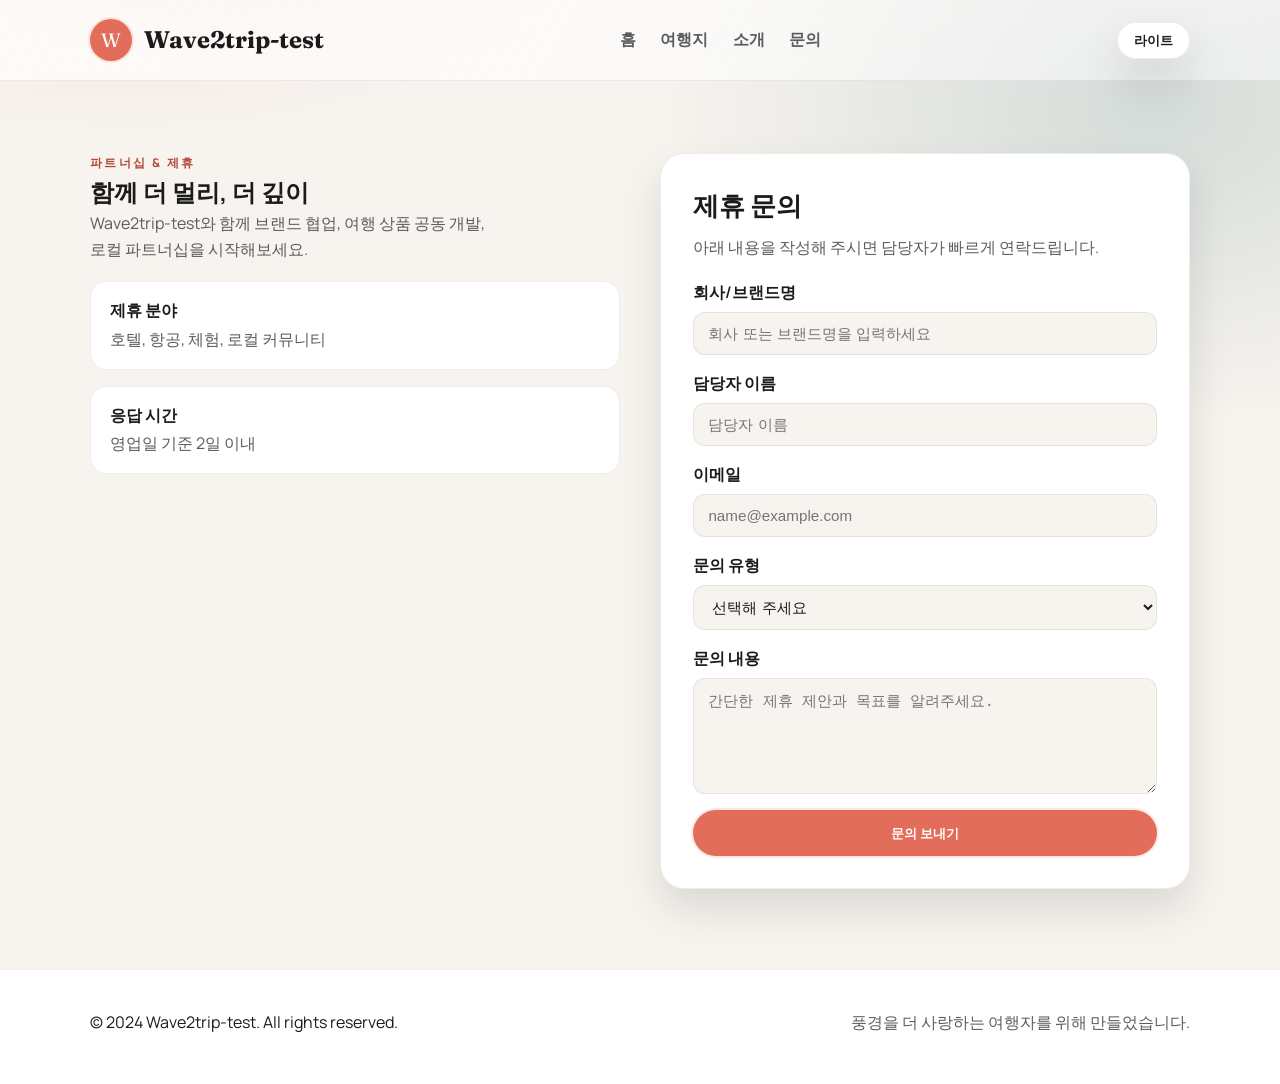
==== contact.html @ e318e7a2 "Add Formspree partnership inquiry page" ====
<!DOCTYPE html>
<html lang="ko">
<head>
    <meta charset="UTF-8">
    <meta name="viewport" content="width=device-width, initial-scale=1.0">
    <title>제휴 문의 | Wave2trip-test</title>
    <link rel="stylesheet" href="style.css">
</head>
<body>
    <header class="site-header">
        <div class="container header-inner">
            <div class="brand">
                <span class="brand-mark">W</span>
                <h1>Wave2trip-test</h1>
            </div>
            <nav class="site-nav">
                <ul>
                    <li><a href="index.html">홈</a></li>
                    <li><a href="index.html#destinations">여행지</a></li>
                    <li><a href="index.html#about">소개</a></li>
                    <li><a href="contact.html">문의</a></li>
                </ul>
            </nav>
            <div class="header-actions">
                <button id="theme-toggle" class="theme-toggle" aria-pressed="false" aria-label="다크 모드 전환">
                    <span class="theme-toggle-label">라이트</span>
                </button>
            </div>
        </div>
    </header>

    <main>
        <section class="contact-hero">
            <div class="container contact-hero-inner">
                <div class="contact-copy">
                    <p class="eyebrow">파트너십 & 제휴</p>
                    <h2>함께 더 멀리, 더 깊이</h2>
                    <p class="hero-subtitle">Wave2trip-test와 함께 브랜드 협업, 여행 상품 공동 개발, 로컬 파트너십을 시작해보세요.</p>
                    <div class="contact-highlights">
                        <div class="highlight">
                            <span class="highlight-title">제휴 분야</span>
                            <span class="highlight-body">호텔, 항공, 체험, 로컬 커뮤니티</span>
                        </div>
                        <div class="highlight">
                            <span class="highlight-title">응답 시간</span>
                            <span class="highlight-body">영업일 기준 2일 이내</span>
                        </div>
                    </div>
                </div>
                <div class="contact-card">
                    <h3>제휴 문의</h3>
                    <p class="card-subtitle">아래 내용을 작성해 주시면 담당자가 빠르게 연락드립니다.</p>
                    <form class="contact-form" action="https://formspree.io/f/mnjbllwz" method="POST">
                        <label>
                            회사/브랜드명
                            <input type="text" name="company" placeholder="회사 또는 브랜드명을 입력하세요" required>
                        </label>
                        <label>
                            담당자 이름
                            <input type="text" name="name" placeholder="담당자 이름" required>
                        </label>
                        <label>
                            이메일
                            <input type="email" name="email" placeholder="name@example.com" required>
                        </label>
                        <label>
                            문의 유형
                            <select name="type" required>
                                <option value="">선택해 주세요</option>
                                <option value="brand">브랜드 협업</option>
                                <option value="product">여행 상품 공동 개발</option>
                                <option value="local">로컬 파트너십</option>
                                <option value="etc">기타</option>
                            </select>
                        </label>
                        <label>
                            문의 내용
                            <textarea name="message" rows="5" placeholder="간단한 제휴 제안과 목표를 알려주세요." required></textarea>
                        </label>
                        <button class="btn-primary" type="submit">문의 보내기</button>
                    </form>
                </div>
            </div>
        </section>
    </main>

    <footer class="site-footer">
        <div class="container footer-inner">
            <p>&copy; 2024 Wave2trip-test. All rights reserved.</p>
            <p class="footer-note">풍경을 더 사랑하는 여행자를 위해 만들었습니다.</p>
        </div>
    </footer>

    <script src="main.js"></script>
</body>
</html>
---- style.css ----
@import url("https://fonts.googleapis.com/css2?family=Fraunces:opsz,wght@9..144,600;9..144,700&family=Manrope:wght@400;500;600&display=swap");

:root {
    color-scheme: light;
    --font-display: "Fraunces", serif;
    --font-body: "Manrope", sans-serif;
    --bg: #f7f3ef;
    --bg-elev: #ffffff;
    --bg-accent: #f2e6d9;
    --text: #1b1b1b;
    --muted: #5c5c5c;
    --accent: #e26d5a;
    --accent-strong: #b14837;
    --border: rgba(27, 27, 27, 0.08);
    --shadow: 0 20px 40px rgba(27, 27, 27, 0.12);
    --glow: 0 0 0 2px rgba(226, 109, 90, 0.15);
}

[data-theme="dark"] {
    color-scheme: dark;
    --bg: #0f1012;
    --bg-elev: #15161a;
    --bg-accent: #1d1f26;
    --text: #f5f4f1;
    --muted: #b3b1ad;
    --accent: #f0a261;
    --accent-strong: #d6793f;
    --border: rgba(245, 244, 241, 0.12);
    --shadow: 0 20px 40px rgba(0, 0, 0, 0.45);
    --glow: 0 0 0 2px rgba(240, 162, 97, 0.18);
}

*,
*::before,
*::after {
    box-sizing: border-box;
    margin: 0;
    padding: 0;
}

body {
    font-family: var(--font-body);
    background:
        radial-gradient(800px 400px at 10% -10%, rgba(226, 109, 90, 0.18), transparent 60%),
        radial-gradient(700px 450px at 90% 10%, rgba(33, 98, 98, 0.16), transparent 70%),
        var(--bg);
    color: var(--text);
    line-height: 1.6;
    min-height: 100vh;
}

img {
    display: block;
    max-width: 100%;
}

button {
    font-family: inherit;
}

.container {
    width: min(1100px, 92vw);
    margin: 0 auto;
}

.site-header {
    position: sticky;
    top: 0;
    backdrop-filter: blur(14px);
    background: linear-gradient(120deg, rgba(255, 255, 255, 0.75), rgba(255, 255, 255, 0.45));
    border-bottom: 1px solid var(--border);
    z-index: 10;
}

[data-theme="dark"] .site-header {
    background: linear-gradient(120deg, rgba(15, 16, 18, 0.85), rgba(21, 22, 26, 0.6));
}

.header-inner {
    display: flex;
    align-items: center;
    justify-content: space-between;
    gap: 2rem;
    padding: 1.2rem 0;
}

.brand {
    display: flex;
    align-items: center;
    gap: 0.75rem;
}

.brand h1 {
    font-family: var(--font-display);
    font-size: 1.5rem;
}

.brand-mark {
    display: inline-grid;
    place-items: center;
    width: 42px;
    height: 42px;
    border-radius: 50%;
    background: var(--accent);
    color: #fff;
    font-family: var(--font-display);
    font-size: 1.2rem;
    box-shadow: var(--glow);
}

.site-nav ul {
    list-style: none;
    display: flex;
    gap: 1.5rem;
}

.site-nav a {
    text-decoration: none;
    color: var(--muted);
    font-weight: 600;
    letter-spacing: 0.01em;
    transition: color 0.2s ease;
}

.site-nav a:hover {
    color: var(--text);
}

.header-actions {
    display: flex;
    align-items: center;
    gap: 1rem;
}

.theme-toggle {
    border: 1px solid var(--border);
    background: var(--bg-elev);
    color: var(--text);
    padding: 0.5rem 1rem;
    border-radius: 999px;
    cursor: pointer;
    box-shadow: var(--shadow);
    font-weight: 600;
    transition: transform 0.2s ease, box-shadow 0.2s ease;
}

.theme-toggle:hover {
    transform: translateY(-2px);
    box-shadow: 0 10px 24px rgba(0, 0, 0, 0.12);
}

.hero {
    padding: 5rem 0 3.5rem;
}

.hero-inner {
    display: grid;
    grid-template-columns: repeat(auto-fit, minmax(260px, 1fr));
    gap: 3rem;
    align-items: center;
}

.hero-copy {
    display: flex;
    flex-direction: column;
    gap: 1.2rem;
    animation: fadeUp 0.9s ease both;
}

.eyebrow {
    text-transform: uppercase;
    letter-spacing: 0.2em;
    font-size: 0.75rem;
    color: var(--accent-strong);
    font-weight: 700;
}

.hero h2 {
    font-family: var(--font-display);
    font-size: clamp(2.5rem, 4vw, 3.6rem);
    line-height: 1.1;
}

.hero-subtitle {
    color: var(--muted);
    max-width: 40ch;
}

.hero-actions {
    display: flex;
    gap: 1rem;
    flex-wrap: wrap;
}

.btn-primary,
.btn-secondary,
.btn-ghost {
    border: none;
    cursor: pointer;
    font-weight: 600;
    padding: 0.85rem 1.6rem;
    border-radius: 999px;
    transition: transform 0.2s ease, box-shadow 0.2s ease;
}

.btn-primary {
    background: var(--accent);
    color: #fff;
    box-shadow: var(--glow);
}

.btn-secondary {
    background: var(--bg);
    border: 1px solid var(--border);
    color: var(--text);
}

.btn-ghost {
    background: transparent;
    border: 1px solid var(--border);
    color: var(--text);
}

.btn-primary:hover,
.btn-secondary:hover,
.btn-ghost:hover {
    transform: translateY(-2px);
    box-shadow: var(--shadow);
}

.hero-stats {
    display: flex;
    gap: 1.5rem;
    flex-wrap: wrap;
}

.stat {
    background: var(--bg-elev);
    border: 1px solid var(--border);
    border-radius: 16px;
    padding: 0.8rem 1rem;
    min-width: 130px;
}

.stat-value {
    display: block;
    font-weight: 700;
    font-size: 1.1rem;
}

.stat-label {
    color: var(--muted);
    font-size: 0.85rem;
}

.hero-card {
    background: linear-gradient(160deg, var(--bg-elev), var(--bg-accent));
    border-radius: 24px;
    padding: 2rem;
    box-shadow: var(--shadow);
    border: 1px solid var(--border);
    display: flex;
    flex-direction: column;
    gap: 1rem;
    animation: floatIn 1s ease both;
}

.card-title {
    text-transform: uppercase;
    letter-spacing: 0.18em;
    font-size: 0.7rem;
    color: var(--muted);
}

.card-subtitle {
    color: var(--muted);
}

.card-meta {
    display: flex;
    gap: 1rem;
    color: var(--muted);
    font-size: 0.9rem;
}

.featured-destinations {
    padding: 3rem 0 5rem;
}

.section-title {
    display: flex;
    flex-direction: column;
    gap: 0.75rem;
    margin-bottom: 2rem;
}

.section-title h2 {
    font-family: var(--font-display);
    font-size: clamp(2rem, 3.5vw, 2.6rem);
}

.section-title p {
    color: var(--muted);
    max-width: 56ch;
}

.cards {
    display: grid;
    grid-template-columns: repeat(auto-fit, minmax(240px, 1fr));
    gap: 1.6rem;
}

.destination-card {
    background: var(--bg-elev);
    border-radius: 22px;
    overflow: hidden;
    border: 1px solid var(--border);
    box-shadow: var(--shadow);
    display: flex;
    flex-direction: column;
    transition: transform 0.2s ease, box-shadow 0.2s ease;
}

.destination-card:hover {
    transform: translateY(-6px);
    box-shadow: 0 24px 48px rgba(0, 0, 0, 0.18);
}

.destination-card img {
    height: 190px;
    object-fit: cover;
}

.card-body {
    padding: 1.4rem;
    display: flex;
    flex-direction: column;
    gap: 0.75rem;
}

.chip-row {
    display: flex;
    gap: 0.5rem;
    flex-wrap: wrap;
}

.chip {
    background: var(--bg-accent);
    color: var(--text);
    padding: 0.3rem 0.7rem;
    border-radius: 999px;
    font-size: 0.75rem;
    font-weight: 600;
}

.site-footer {
    padding: 2.5rem 0 3rem;
    border-top: 1px solid var(--border);
    background: var(--bg-elev);
}

.footer-inner {
    display: flex;
    align-items: center;
    justify-content: space-between;
    gap: 1rem;
    flex-wrap: wrap;
}

.footer-note {
    color: var(--muted);
}

.about-section {
    padding: 3rem 0 5rem;
}

.about-inner {
    display: grid;
    grid-template-columns: repeat(auto-fit, minmax(260px, 1fr));
    gap: 2rem;
    align-items: start;
}

.about-cards {
    display: grid;
    gap: 1rem;
}

.about-card {
    background: var(--bg-elev);
    border: 1px solid var(--border);
    border-radius: 18px;
    padding: 1.2rem 1.4rem;
    box-shadow: var(--shadow);
}

.about-card h3 {
    font-size: 1.05rem;
    margin-bottom: 0.4rem;
}

.contact-hero {
    padding: 4.5rem 0 5rem;
}

.contact-hero-inner {
    display: grid;
    grid-template-columns: repeat(auto-fit, minmax(260px, 1fr));
    gap: 2.5rem;
    align-items: start;
}

.contact-highlights {
    display: grid;
    gap: 1rem;
    margin-top: 1.2rem;
}

.highlight {
    background: var(--bg-elev);
    border-radius: 16px;
    padding: 1rem 1.2rem;
    border: 1px solid var(--border);
}

.highlight-title {
    display: block;
    font-weight: 700;
    margin-bottom: 0.2rem;
}

.highlight-body {
    color: var(--muted);
}

.contact-card {
    background: var(--bg-elev);
    border-radius: 24px;
    padding: 2rem;
    border: 1px solid var(--border);
    box-shadow: var(--shadow);
}

.contact-card h3 {
    font-family: var(--font-display);
    font-size: 1.6rem;
    margin-bottom: 0.5rem;
}

.contact-form {
    display: grid;
    gap: 1rem;
    margin-top: 1.2rem;
}

.contact-form label {
    display: grid;
    gap: 0.4rem;
    font-weight: 600;
    color: var(--text);
}

.contact-form input,
.contact-form select,
.contact-form textarea {
    background: var(--bg);
    border: 1px solid var(--border);
    border-radius: 12px;
    padding: 0.75rem 0.9rem;
    color: var(--text);
    font-size: 0.95rem;
    transition: border 0.2s ease, box-shadow 0.2s ease;
}

.contact-form input:focus,
.contact-form select:focus,
.contact-form textarea:focus {
    outline: none;
    border-color: var(--accent);
    box-shadow: var(--glow);
}

@keyframes fadeUp {
    from {
        opacity: 0;
        transform: translateY(18px);
    }
    to {
        opacity: 1;
        transform: translateY(0);
    }
}

@keyframes floatIn {
    0% {
        opacity: 0;
        transform: translateY(30px);
    }
    70% {
        opacity: 1;
        transform: translateY(-6px);
    }
    100% {
        opacity: 1;
        transform: translateY(0);
    }
}

@media (max-width: 900px) {
    .site-nav {
        display: none;
    }
    .header-inner {
        justify-content: space-between;
    }
}

@media (max-width: 700px) {
    .hero {
        padding-top: 3.5rem;
    }
    .hero-actions {
        width: 100%;
    }
    .btn-primary,
    .btn-secondary,
    .btn-ghost {
        width: 100%;
    }
    .footer-inner {
        flex-direction: column;
        align-items: flex-start;
    }
}
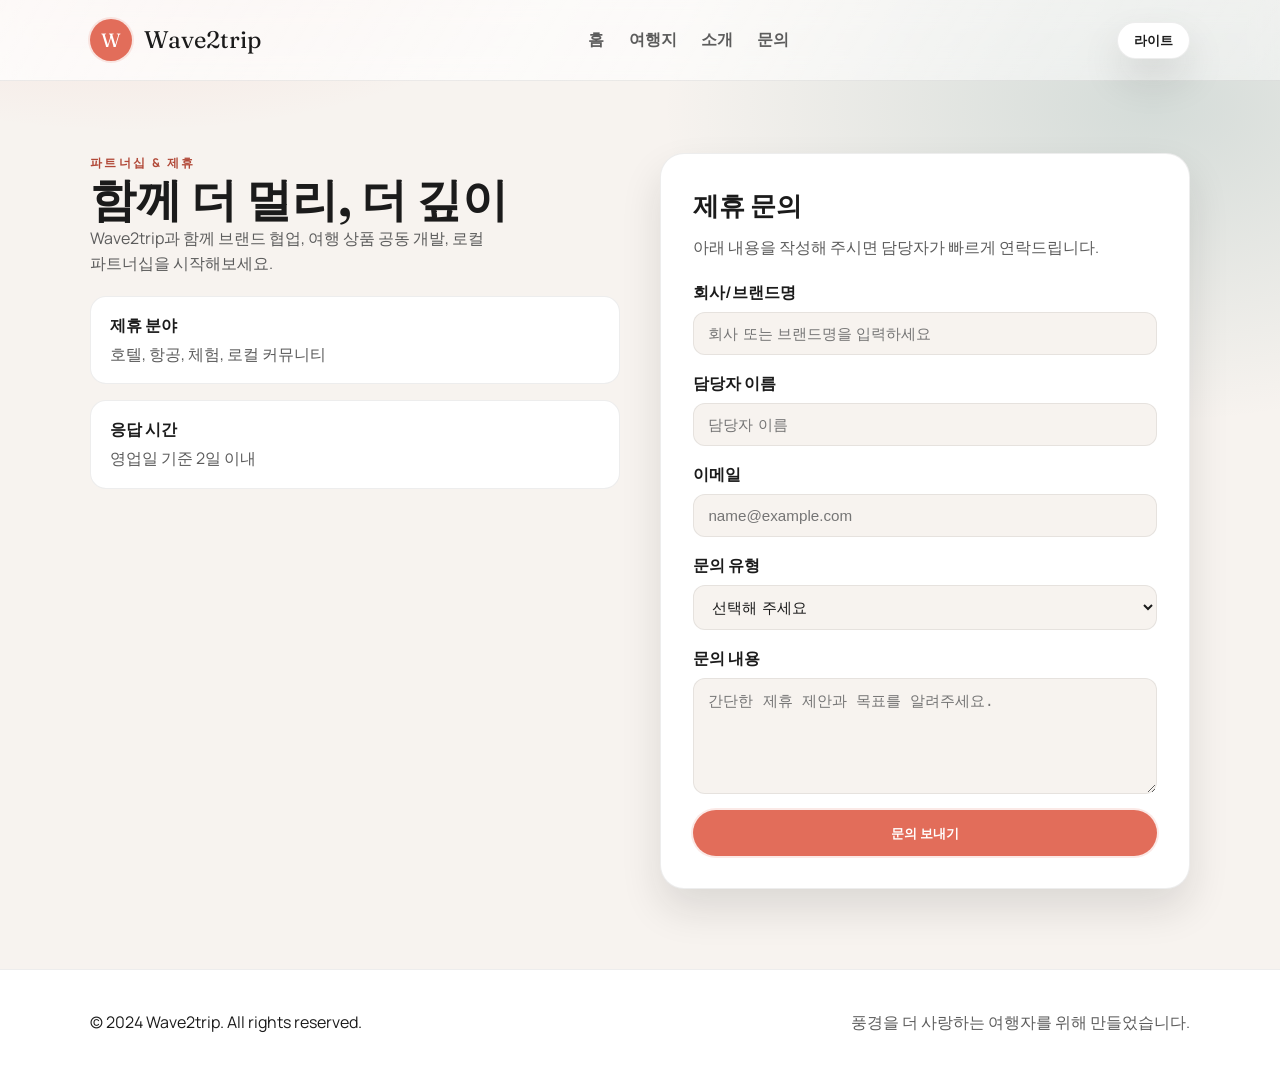
==== commit 0e59fad5: "Add detailed destinations page and SVG assets" ====
--- a/contact.html
+++ b/contact.html
@@ -3,15 +3,56 @@
 <head>
     <meta charset="UTF-8">
     <meta name="viewport" content="width=device-width, initial-scale=1.0">
-    <title>제휴 문의 | Wave2trip-test</title>
+    <title>제휴 문의 | Wave2trip 여행 블로그</title>
+    <meta name="description" content="Wave2trip과 브랜드 협업, 여행 상품 공동 개발, 로컬 파트너십을 위한 제휴 문의 페이지입니다. 2영업일 이내 답변을 드립니다.">
+    <meta name="robots" content="index, follow, max-snippet:-1, max-image-preview:large, max-video-preview:-1">
+    <link rel="canonical" href="https://wave2trip-test.com/contact.html">
+    <meta name="theme-color" content="#f7f3ef">
+    <meta property="og:locale" content="ko_KR">
+    <meta property="og:type" content="website">
+    <meta property="og:title" content="제휴 문의 | Wave2trip 여행 블로그">
+    <meta property="og:description" content="브랜드 협업, 여행 상품 공동 개발, 로컬 파트너십 제휴를 위한 문의 페이지입니다.">
+    <meta property="og:url" content="https://wave2trip-test.com/contact.html">
+    <meta property="og:site_name" content="Wave2trip">
+    <meta property="og:image" content="https://placehold.co/1200x630?text=Wave2trip">
+    <meta name="twitter:card" content="summary_large_image">
+    <meta name="twitter:title" content="제휴 문의 | Wave2trip 여행 블로그">
+    <meta name="twitter:description" content="브랜드 협업, 여행 상품 공동 개발, 로컬 파트너십 제휴 문의.">
+    <meta name="twitter:image" content="https://placehold.co/1200x630?text=Wave2trip">
+    <link rel="preconnect" href="https://fonts.googleapis.com">
+    <link rel="preconnect" href="https://fonts.gstatic.com" crossorigin>
     <link rel="stylesheet" href="style.css">
+    <script type="application/ld+json">
+        {
+            "@context": "https://schema.org",
+            "@graph": [
+                {
+                    "@type": "Organization",
+                    "@id": "https://wave2trip-test.com/#organization",
+                    "name": "Wave2trip",
+                    "url": "https://wave2trip-test.com/"
+                },
+                {
+                    "@type": "ContactPage",
+                    "@id": "https://wave2trip-test.com/contact.html#contact",
+                    "name": "Wave2trip 제휴 문의",
+                    "description": "브랜드 협업, 여행 상품 공동 개발, 로컬 파트너십 제휴 문의 페이지",
+                    "url": "https://wave2trip-test.com/contact.html",
+                    "about": {
+                        "@id": "https://wave2trip-test.com/#organization"
+                    }
+                }
+            ]
+        }
+    </script>
 </head>
-<body>
+<body id="top">
+    <a class="skip-link" href="#main-content">본문 바로가기</a>
     <header class="site-header">
         <div class="container header-inner">
             <div class="brand">
                 <span class="brand-mark">W</span>
-                <h1>Wave2trip-test</h1>
+                <p class="brand-name">Wave2trip</p>
             </div>
             <nav class="site-nav">
                 <ul>
@@ -29,13 +70,13 @@
         </div>
     </header>
 
-    <main>
+    <main id="main-content">
         <section class="contact-hero">
             <div class="container contact-hero-inner">
                 <div class="contact-copy">
                     <p class="eyebrow">파트너십 & 제휴</p>
-                    <h2>함께 더 멀리, 더 깊이</h2>
-                    <p class="hero-subtitle">Wave2trip-test와 함께 브랜드 협업, 여행 상품 공동 개발, 로컬 파트너십을 시작해보세요.</p>
+                    <h1>함께 더 멀리, 더 깊이</h1>
+                    <p class="hero-subtitle">Wave2trip과 함께 브랜드 협업, 여행 상품 공동 개발, 로컬 파트너십을 시작해보세요.</p>
                     <div class="contact-highlights">
                         <div class="highlight">
                             <span class="highlight-title">제휴 분야</span>
@@ -86,7 +127,7 @@
 
     <footer class="site-footer">
         <div class="container footer-inner">
-            <p>&copy; 2024 Wave2trip-test. All rights reserved.</p>
+            <p>&copy; 2024 Wave2trip. All rights reserved.</p>
             <p class="footer-note">풍경을 더 사랑하는 여행자를 위해 만들었습니다.</p>
         </div>
     </footer>
--- a/style.css
+++ b/style.css
@@ -90,7 +90,7 @@
     gap: 0.75rem;
 }
 
-.brand h1 {
+.brand-name {
     font-family: var(--font-display);
     font-size: 1.5rem;
 }
@@ -126,6 +126,24 @@
     color: var(--text);
 }
 
+.skip-link {
+    position: absolute;
+    left: -999px;
+    top: 1rem;
+    background: var(--bg-elev);
+    color: var(--text);
+    padding: 0.6rem 1rem;
+    border-radius: 999px;
+    box-shadow: var(--shadow);
+    border: 1px solid var(--border);
+    font-weight: 600;
+    z-index: 20;
+}
+
+.skip-link:focus {
+    left: 1rem;
+}
+
 .header-actions {
     display: flex;
     align-items: center;
@@ -175,7 +193,7 @@
     font-weight: 700;
 }
 
-.hero h2 {
+.hero h1 {
     font-family: var(--font-display);
     font-size: clamp(2.5rem, 4vw, 3.6rem);
     line-height: 1.1;
@@ -287,6 +305,180 @@
     padding: 3rem 0 5rem;
 }
 
+.destinations-hero {
+    padding: 4.5rem 0 3.5rem;
+}
+
+.destinations-hero-inner {
+    display: grid;
+    grid-template-columns: repeat(auto-fit, minmax(280px, 1fr));
+    gap: 3rem;
+    align-items: start;
+}
+
+.destinations-hero h1 {
+    font-family: var(--font-display);
+    font-size: clamp(2.6rem, 4.5vw, 3.8rem);
+    line-height: 1.1;
+}
+
+.destinations-summary {
+    display: grid;
+    gap: 1.5rem;
+}
+
+.summary-card {
+    background: var(--bg-elev);
+    border-radius: 20px;
+    padding: 1.6rem 1.8rem;
+    border: 1px solid var(--border);
+    box-shadow: var(--shadow);
+}
+
+.summary-card h2 {
+    font-size: 1.2rem;
+    margin-bottom: 0.7rem;
+}
+
+.summary-card ul {
+    display: grid;
+    gap: 0.45rem;
+    padding-left: 1.1rem;
+}
+
+.summary-card .toc {
+    list-style: none;
+    padding: 0;
+    margin: 0;
+}
+
+.summary-card .toc a {
+    text-decoration: none;
+    color: var(--text);
+    font-weight: 600;
+}
+
+.destination-detail {
+    padding: 3.5rem 0;
+}
+
+.detail-header {
+    display: grid;
+    grid-template-columns: repeat(auto-fit, minmax(240px, 1fr));
+    gap: 2rem;
+    align-items: start;
+    margin-bottom: 2rem;
+}
+
+.detail-header h2 {
+    font-family: var(--font-display);
+    font-size: clamp(2rem, 3.5vw, 2.8rem);
+}
+
+.detail-meta {
+    display: grid;
+    gap: 1rem;
+    background: var(--bg-elev);
+    border: 1px solid var(--border);
+    border-radius: 18px;
+    padding: 1.4rem;
+    box-shadow: var(--shadow);
+}
+
+.detail-meta div {
+    display: grid;
+    gap: 0.3rem;
+}
+
+.meta-label {
+    font-size: 0.8rem;
+    letter-spacing: 0.12em;
+    text-transform: uppercase;
+    color: var(--muted);
+    font-weight: 700;
+}
+
+.meta-value {
+    font-weight: 700;
+    font-size: 1rem;
+}
+
+.detail-grid {
+    display: grid;
+    grid-template-columns: repeat(auto-fit, minmax(280px, 1fr));
+    gap: 2rem;
+    align-items: start;
+}
+
+.detail-media img {
+    border-radius: 22px;
+    border: 1px solid var(--border);
+    box-shadow: var(--shadow);
+}
+
+.tag-row {
+    display: flex;
+    flex-wrap: wrap;
+    gap: 0.6rem;
+    margin-top: 1rem;
+}
+
+.detail-content {
+    display: grid;
+    gap: 1.2rem;
+}
+
+.detail-content h3 {
+    font-size: 1.15rem;
+}
+
+.itinerary {
+    display: grid;
+    gap: 0.6rem;
+    padding-left: 1.1rem;
+}
+
+.bullet-list {
+    display: grid;
+    gap: 0.5rem;
+    padding-left: 1.1rem;
+}
+
+.travel-tips {
+    padding: 3rem 0 4rem;
+}
+
+.tips-grid {
+    display: grid;
+    grid-template-columns: repeat(auto-fit, minmax(220px, 1fr));
+    gap: 1.4rem;
+}
+
+.tip-card {
+    background: var(--bg-elev);
+    border: 1px solid var(--border);
+    border-radius: 18px;
+    padding: 1.3rem 1.4rem;
+    box-shadow: var(--shadow);
+}
+
+.faq-section {
+    padding: 3rem 0 5rem;
+}
+
+.faq-list {
+    display: grid;
+    gap: 1.2rem;
+}
+
+.faq-item {
+    background: var(--bg-elev);
+    border: 1px solid var(--border);
+    border-radius: 18px;
+    padding: 1.4rem 1.6rem;
+    box-shadow: var(--shadow);
+}
+
 .section-title {
     display: flex;
     flex-direction: column;
@@ -319,6 +511,8 @@
     display: flex;
     flex-direction: column;
     transition: transform 0.2s ease, box-shadow 0.2s ease;
+    text-decoration: none;
+    color: inherit;
 }
 
 .destination-card:hover {
@@ -402,6 +596,12 @@
 
 .contact-hero {
     padding: 4.5rem 0 5rem;
+}
+
+.contact-hero h1 {
+    font-family: var(--font-display);
+    font-size: clamp(2.2rem, 3.6vw, 3.1rem);
+    line-height: 1.15;
 }
 
 .contact-hero-inner {
@@ -481,6 +681,18 @@
     box-shadow: var(--glow);
 }
 
+.comments-section {
+    padding: 2.5rem 0 5rem;
+}
+
+.comments-section #disqus_thread {
+    background: var(--bg-elev);
+    border-radius: 24px;
+    padding: 1.8rem;
+    border: 1px solid var(--border);
+    box-shadow: var(--shadow);
+}
+
 @keyframes fadeUp {
     from {
         opacity: 0;
